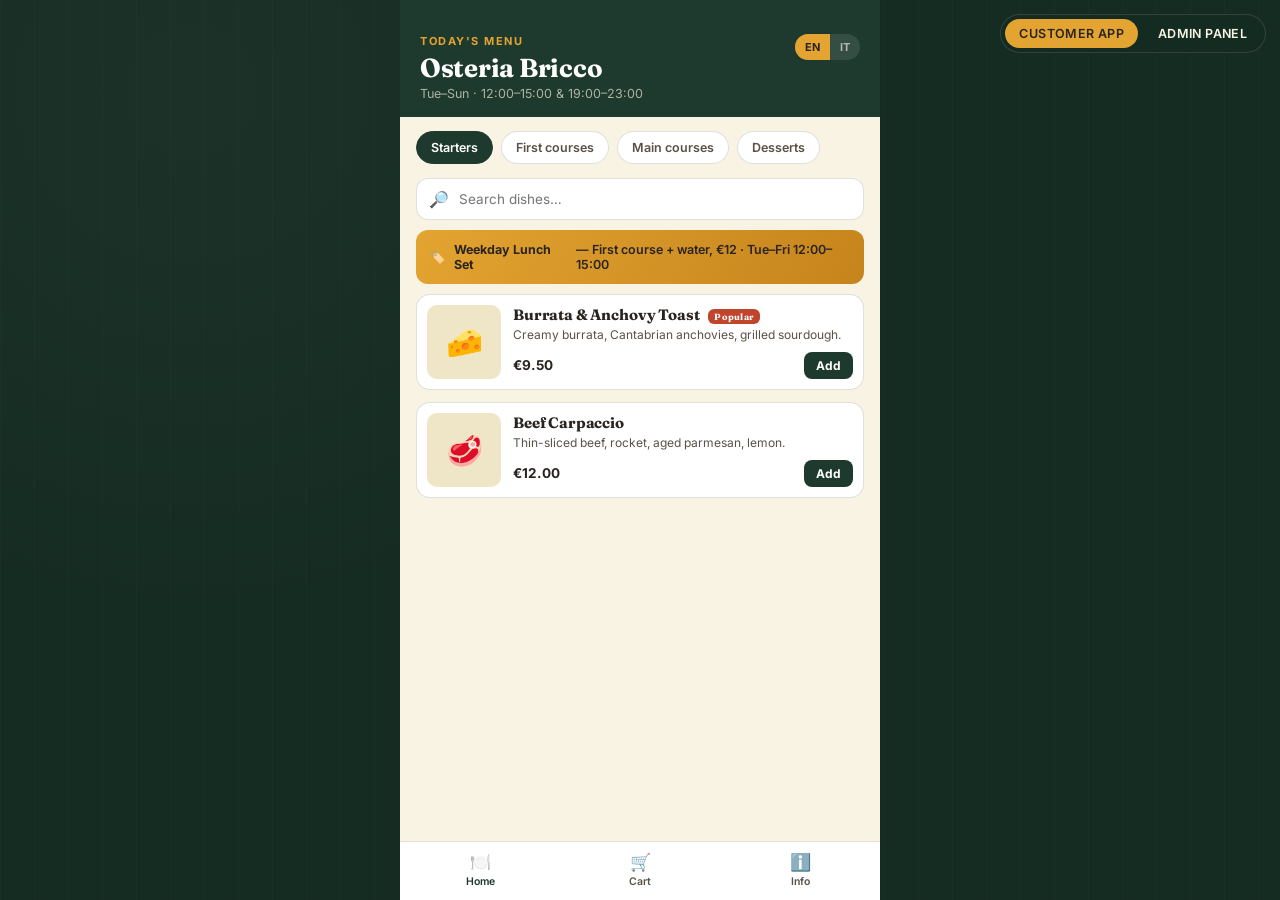
==== index.html @ 27176460 "Rename homepage to index.html for GitHub Pages" ====
<!DOCTYPE html>
<html lang="en">
<head>
<meta charset="UTF-8">
<meta name="viewport" content="width=device-width, initial-scale=1.0">
<title>Osteria Bricco — Order App</title>
<link rel="preconnect" href="https://fonts.googleapis.com">
<link href="https://fonts.googleapis.com/css2?family=Fraunces:opsz,wght@9..144,400;9..144,600;9..144,700&family=Inter:wght@400;500;600;700&family=Space+Mono:wght@400;700&display=swap" rel="stylesheet">
<link rel="stylesheet" href="styles.css">
</head>
<body>

<div class="shell-switch">
  <button id="btnShellCustomer" class="active" onclick="setShell('customer')">Customer app</button>
  <button id="btnShellAdmin" onclick="setShell('admin')">Admin panel</button>
</div>

<!-- ============ CUSTOMER APP ============ -->
<div class="stage" id="customerStage">
  <div class="phone">
    <div class="screen" id="screen"></div>
  </div>
</div>

<!-- ============ ADMIN PANEL ============ -->
<div class="admin-wrap" id="adminWrap">
  <div class="admin-nav">
    <div class="brand">Osteria Bricco</div>
    <div class="brand-sub">Staff panel</div>
    <button data-page="orders" class="admin-nav-btn active" onclick="setAdminPage('orders')"><span class="ic">🎫</span> Live orders</button>
    <button data-page="menu" class="admin-nav-btn" onclick="setAdminPage('menu')"><span class="ic">📋</span> Menu manager</button>
    <button data-page="customers" class="admin-nav-btn" onclick="setAdminPage('customers')"><span class="ic">👥</span> Customers</button>
    <button data-page="promos" class="admin-nav-btn" onclick="setAdminPage('promos')"><span class="ic">🏷️</span> Promotions</button>
  </div>
  <div class="admin-main" id="adminMain"></div>
</div>

<div class="modal-bg" id="modalBg"><div class="modal" id="modalContent"></div></div>
<div class="toast" id="toast"></div>

<script src="app.js"></script>
</body>
</html>
---- styles.css ----
:root{
    --pine:#1E3A2E;
    --pine-deep:#152C22;
    --basil:#4C7A5D;
    --paper:#EFE6C8;
    --paper-light:#F8F3E3;
    --mustard:#E3A431;
    --mustard-deep:#C6841C;
    --tomato:#C1442D;
    --ink:#2A2420;
    --ink-soft:#5A5148;
    --line: rgba(42,36,32,0.14);
    --radius: 14px;
  }
  *{box-sizing:border-box;}
  html,body{margin:0;padding:0;}
  body{
    background: var(--pine-deep);
    background-image:
      radial-gradient(circle at 15% 10%, rgba(255,255,255,0.03), transparent 40%),
      repeating-linear-gradient(90deg, rgba(255,255,255,0.015) 0px, rgba(255,255,255,0.015) 1px, transparent 1px, transparent 34px);
    color: var(--ink);
    font-family:'Inter',sans-serif;
    min-height:100vh;
  }
  h1,h2,h3,.display{ font-family:'Fraunces', serif; letter-spacing:-0.01em; }
  .mono{ font-family:'Space Mono', monospace; }
  a{color:inherit;}
  button{font-family:inherit; cursor:pointer;}
  ::selection{ background: var(--mustard); color:var(--ink); }

  /* ---- Top-level shell: switch between Customer & Admin ---- */
  .shell-switch{
    position:fixed; top:14px; right:14px; z-index:500;
    display:flex; gap:6px; background:rgba(21,44,34,0.9); border:1px solid rgba(255,255,255,0.12);
    border-radius:999px; padding:4px; backdrop-filter: blur(6px);
  }
  .shell-switch button{
    border:none; background:transparent; color:var(--paper-light); font-size:12.5px; font-weight:600;
    padding:7px 14px; border-radius:999px; letter-spacing:.03em; text-transform:uppercase;
  }
  .shell-switch button.active{ background:var(--mustard); color:var(--ink); }

  /* ================= CUSTOMER APP (phone frame) ================= */
  .stage{ min-height:100vh; display:block; padding:0; }
  .phone{
    width:100%; max-width:480px; margin:0 auto; background:var(--paper-light);
    min-height:100vh; position:relative; overflow-x:hidden;
  }
  .screen{ min-height:100vh; height:100vh; height:100dvh; }
  .app-header{ background:var(--pine); color:var(--paper-light); padding:34px 20px 16px; position:relative; }
  .app-header .eyebrow{ font-size:11px; text-transform:uppercase; letter-spacing:.14em; color:var(--mustard); font-weight:700;}
  .app-header h1{ font-size:clamp(20px, 5vw, 26px); margin:4px 0 2px; color:#fff; }
  .app-header .sub{ font-size:12.5px; color:rgba(248,243,227,0.65); }
  .lang-toggle{ position:absolute; top:34px; right:20px; display:flex; background:rgba(255,255,255,0.1); border-radius:999px; overflow:hidden;}
  .lang-toggle button{ border:none; background:transparent; color:rgba(255,255,255,0.6); font-size:11px; font-weight:700; padding:6px 10px;}
  .lang-toggle button.active{ background:var(--mustard); color:var(--ink);}

  .cats{ display:flex; gap:8px; padding:14px 16px 4px; overflow-x:auto; }
  .cat-pill{ flex:none; border:1px solid var(--line); background:#fff; padding:8px 14px; border-radius:999px; font-size:12.5px; font-weight:600; color:var(--ink-soft);}
  .cat-pill.active{ background:var(--pine); color:#fff; border-color:var(--pine); }

  .search{ margin:10px 16px; display:flex; align-items:center; gap:8px; background:#fff; border:1px solid var(--line); border-radius:12px; padding:10px 12px;}
  .search input{ border:none; outline:none; font-size:13.5px; width:100%; background:transparent; font-family:inherit;}

  .dish-list{ padding:6px 16px 90px; display:flex; flex-direction:column; gap:12px; }
  .dish-card{ display:flex; gap:12px; background:#fff; border:1px solid var(--line); border-radius:var(--radius); padding:10px; }
  .dish-photo{ width:clamp(56px, 18vw, 74px); height:clamp(56px, 18vw, 74px); max-width:74px; max-height:74px; border-radius:10px; flex:none; display:flex; align-items:center; justify-content:center; font-size:clamp(24px, 6vw, 30px); background:var(--paper); }
  .dish-info{ flex:1; min-width:0; }
  .dish-info h3{ font-size:15px; margin:0 0 3px; }
  .dish-info p{ font-size:12px; color:var(--ink-soft); margin:0 0 8px; line-height:1.4; }
  .dish-bottom{ display:flex; align-items:center; justify-content:space-between; }
  .price{ font-weight:700; font-size:13.5px; }
  .add-btn{ border:none; background:var(--pine); color:#fff; font-size:12px; font-weight:700; padding:6px 12px; border-radius:8px; }
  .add-btn:active{ transform:scale(.96); }
  .sold-out{ opacity:.5; }
  .sold-out .add-btn{ background:#bbb; }
  .badge-pop{ display:inline-block; font-size:9px; font-weight:700; background:var(--tomato); color:#fff; padding:2px 6px; border-radius:6px; margin-left:6px; vertical-align:middle; letter-spacing:.03em;}

  .fab-cart{ position:fixed; bottom:86px; left:50%; transform:translateX(-50%); width:calc(100% - 32px); max-width:448px; background:var(--tomato); color:#fff; border:none; border-radius:14px; padding:14px 16px; display:flex; justify-content:space-between; align-items:center; font-weight:700; font-size:13.5px; box-shadow:0 10px 24px rgba(193,68,45,0.4); z-index:50; }

  .bottom-tabs{ display:flex; border-top:1px solid var(--line); background:#fff; position:fixed; bottom:0; left:0; right:0; max-width:480px; margin:0 auto; z-index:40; }
  .bottom-tabs button{ flex:1; border:none; background:transparent; padding:10px 4px 12px; font-size:10.5px; font-weight:600; color:var(--ink-soft); display:flex; flex-direction:column; align-items:center; gap:3px;}
  .bottom-tabs button.active{ color:var(--pine); }
  .bottom-tabs .ic{ font-size:17px; }

  .section-pad{ padding:16px; padding-bottom:90px;}
  .card{ background:#fff; border:1px solid var(--line); border-radius:var(--radius); padding:14px; }

  /* cart */
  .cart-row{ display:flex; gap:10px; align-items:center; padding:10px 0; border-bottom:1px solid var(--line); }
  .cart-row:last-child{ border-bottom:none; }
  .qty-ctrl{ display:flex; align-items:center; gap:8px; }
  .qty-ctrl button{ width:24px; height:24px; border-radius:7px; border:1px solid var(--line); background:var(--paper); font-weight:700; }
  .totals-row{ display:flex; justify-content:space-between; font-size:13.5px; padding:5px 0; }
  .totals-row.grand{ font-weight:700; font-size:15px; padding-top:10px; border-top:1px dashed var(--line); margin-top:6px; }
  .primary-btn{ width:100%; background:var(--tomato); color:#fff; border:none; padding:14px; border-radius:12px; font-weight:700; font-size:14px; margin-top:14px; }
  .primary-btn.ghost{ background:transparent; border:1.5px solid var(--pine); color:var(--pine); }
  .primary-btn:disabled{ background:#ccc; }

  /* checkout */
  .auth-option{ display:block; width:100%; text-align:left; background:#fff; border:1.5px solid var(--line); border-radius:12px; padding:13px 14px; margin-bottom:10px; font-size:13.5px; font-weight:600; display:flex; align-items:center; gap:10px; }
  .auth-option.google{ border-color:var(--pine); }
  .divider-or{ text-align:center; font-size:11px; color:var(--ink-soft); margin:14px 0; position:relative;}
  .divider-or:before,.divider-or:after{content:"";position:absolute;top:50%;width:40%;height:1px;background:var(--line);}
  .divider-or:before{left:0;} .divider-or:after{right:0;}
  .field{ margin-bottom:10px;}
  .field label{ font-size:11px; font-weight:700; text-transform:uppercase; letter-spacing:.04em; color:var(--ink-soft); display:block; margin-bottom:5px;}
  .field input{ width:100%; padding:11px 12px; border-radius:10px; border:1px solid var(--line); font-size:13.5px; font-family:inherit; }

  /* ---- Signature element: printed kitchen ticket ---- */
  .ticket-wrap{ padding:6px 10px 30px; }
  .ticket{
    background: var(--paper-light);
    font-family:'Space Mono', monospace;
    padding:20px 18px 26px;
    position:relative;
    box-shadow: 0 10px 22px rgba(0,0,0,0.18);
    animation: print-out .5s ease-out;
    transform-origin: top;
  }
  @keyframes print-out{ from{ transform: scaleY(0.2); opacity:0; } to{ transform:scaleY(1); opacity:1; } }
  .ticket:after{
    content:""; position:absolute; left:0; right:0; bottom:-9px; height:18px;
    background: linear-gradient(135deg, var(--paper-light) 50%, transparent 50%),
                linear-gradient(-135deg, var(--paper-light) 50%, transparent 50%);
    background-size: 16px 18px; background-position: bottom left;
    background-repeat: repeat-x;
  }
  .ticket h4{ margin:0 0 2px; font-size:13px; letter-spacing:.05em;}
  .ticket .tnum{ font-size:22px; font-weight:700; margin:6px 0; }
  .ticket .dash{ border:none; border-top:1px dashed var(--ink-soft); margin:10px 0; }
  .ticket .trow{ display:flex; justify-content:space-between; font-size:12px; margin:3px 0; }
  .status-track{ display:flex; justify-content:space-between; margin:16px 0 4px; position:relative;}
  .status-track:before{ content:""; position:absolute; top:9px; left:8%; right:8%; height:2px; background:var(--line); z-index:0;}
  .status-step{ position:relative; z-index:1; display:flex; flex-direction:column; align-items:center; gap:6px; flex:1;}
  .status-dot{ width:18px; height:18px; border-radius:50%; background:#fff; border:2px solid var(--line); }
  .status-step.done .status-dot{ background:var(--basil); border-color:var(--basil); }
  .status-step.now .status-dot{ background:var(--mustard); border-color:var(--mustard); box-shadow:0 0 0 4px rgba(227,164,49,0.25);}
  .status-step span{ font-size:9px; font-weight:700; text-transform:uppercase; letter-spacing:.02em; color:var(--ink-soft); text-align:center;}
  .status-step.done span, .status-step.now span{ color:var(--ink); }

  .info-row{ display:flex; gap:10px; padding:11px 0; border-bottom:1px solid var(--line); font-size:13px; }
  .info-row:last-child{border-bottom:none;}
  .info-row .ic{ width:20px; text-align:center; }
  .promo-banner{ background:linear-gradient(120deg, var(--mustard), var(--mustard-deep)); color:var(--ink); border-radius:12px; padding:12px 14px; margin:0 16px 4px; font-size:12.5px; font-weight:600; display:flex; gap:8px; align-items:center;}

  /* ================= ADMIN PANEL ================= */
  .admin-wrap{ display:none; min-height:100vh; }
  .admin-wrap.active{ display:flex; }
  .admin-nav{ width:220px; background:var(--pine-deep); color:var(--paper-light); flex:none; padding:26px 16px; }
  .admin-nav .brand{ font-family:'Fraunces',serif; font-size:19px; color:#fff; margin-bottom:2px;}
  .admin-nav .brand-sub{ font-size:11px; color:rgba(248,243,227,.5); margin-bottom:26px;}
  .admin-nav button{ display:flex; align-items:center; gap:10px; width:100%; text-align:left; background:transparent; border:none; color:rgba(248,243,227,.75); padding:11px 12px; border-radius:10px; font-size:13.5px; font-weight:600; margin-bottom:4px; }
  .admin-nav button.active{ background:rgba(255,255,255,0.08); color:#fff; }
  .admin-nav button .ic{width:18px;display:inline-block;}
  .admin-main{ flex:1; padding:30px 34px; background:var(--paper-light); }
  .admin-header{ display:flex; justify-content:space-between; align-items:flex-end; margin-bottom:22px; }
  .admin-header h2{ font-size:24px; margin:0 0 3px; }
  .admin-header p{ margin:0; color:var(--ink-soft); font-size:13px;}
  .stat-row{ display:flex; gap:14px; margin-bottom:24px; }
  .stat-card{ background:#fff; border:1px solid var(--line); border-radius:12px; padding:14px 18px; flex:1; }
  .stat-card .num{ font-size:24px; font-weight:700; font-family:'Fraunces',serif; }
  .stat-card .lbl{ font-size:11.5px; color:var(--ink-soft); text-transform:uppercase; letter-spacing:.03em; }

  .rail{ display:flex; gap:16px; overflow-x:auto; padding-bottom:10px; }
  .rail .ticket{ min-width:230px; flex:none; }
  .rail .ticket .actions{ display:flex; gap:6px; margin-top:12px; }
  .rail .ticket .actions button{ flex:1; border:1px solid var(--ink); background:transparent; padding:7px; border-radius:7px; font-size:10.5px; font-weight:700; font-family:'Inter',sans-serif;}
  .rail .ticket .actions button.primary{ background:var(--pine); color:#fff; border-color:var(--pine);}

  table{ width:100%; border-collapse:collapse; background:#fff; border-radius:12px; overflow:hidden;}
  th,td{ text-align:left; padding:11px 14px; font-size:13px; border-bottom:1px solid var(--line); }
  th{ background:var(--paper); font-size:11px; text-transform:uppercase; letter-spacing:.03em; color:var(--ink-soft); }
  tr:last-child td{border-bottom:none;}
  .row-actions button{ border:none; background:transparent; font-weight:700; font-size:12px; color:var(--pine); margin-right:10px; }
  .row-actions button.danger{ color:var(--tomato); }
  .pill{ display:inline-block; padding:3px 9px; border-radius:999px; font-size:11px; font-weight:700; }
  .pill.on{ background:rgba(76,122,93,0.15); color:var(--basil); }
  .pill.off{ background:rgba(193,68,45,0.12); color:var(--tomato); }
  .add-dish-btn{ background:var(--tomato); color:#fff; border:none; padding:10px 16px; border-radius:10px; font-weight:700; font-size:13px; }

  .modal-bg{ position:fixed; inset:0; background:rgba(21,44,34,0.55); display:none; align-items:center; justify-content:center; z-index:900; }
  .modal-bg.active{ display:flex; }
  .modal{ background:#fff; border-radius:16px; padding:24px; width:380px; max-width:90vw; max-height:85vh; overflow-y:auto; }
  .modal h3{ margin-top:0; }
  .modal .field select{ width:100%; padding:11px 12px; border-radius:10px; border:1px solid var(--line); font-family:inherit; font-size:13.5px;}
  .modal-actions{ display:flex; gap:8px; margin-top:16px; }
  .modal-actions button{ flex:1; padding:11px; border-radius:10px; border:none; font-weight:700; font-size:13px;}
  .modal-actions .cancel{ background:var(--paper); }
  .modal-actions .save{ background:var(--pine); color:#fff; }

  .toast{ position:fixed; bottom:24px; left:50%; transform:translateX(-50%); background:var(--ink); color:#fff; padding:11px 20px; border-radius:999px; font-size:13px; z-index:1000; opacity:0; pointer-events:none; transition:opacity .25s, transform .25s; }
  .toast.show{ opacity:1; transform:translateX(-50%) translateY(-6px); }

  @media (max-width:768px){
    body{ overflow-x:hidden; }
    .stage{ min-height:100dvh; }
    .phone{
      width:100vw; max-width:none; min-height:100dvh; height:100dvh; border:none; border-radius:0; box-shadow:none;
    }
    .screen{ min-height:100dvh; height:100dvh; }
    .shell-switch{ top:10px; right:10px; }
    .app-header{ padding:28px 16px 14px; }
    .lang-toggle{ top:28px; right:16px; }
    .cats{ padding:12px 14px 4px; }
    .search{ margin:10px 14px; }
    .dish-list{ padding:6px 14px 110px; gap:10px; }
    .dish-card{ gap:10px; padding:10px; }
    .fab-cart{
      left:12px; right:12px; width:auto; max-width:none; transform:none; bottom:78px;
    }
    .bottom-tabs{ left:0; right:0; max-width:none; }
    .section-pad{ padding:14px 14px 100px; }
    .promo-banner{ margin:0 14px 4px; }
  }

  @media (max-width:760px){
    .admin-wrap.active{ flex-direction:column; }
    .admin-nav{ width:100%; display:flex; align-items:center; gap:8px; padding:14px 16px; overflow-x:auto;}
    .admin-nav .brand,.admin-nav .brand-sub{display:none;}
    .admin-nav button{ width:auto; white-space:nowrap; margin-bottom:0;}
    .admin-main{ padding:20px; }
  }
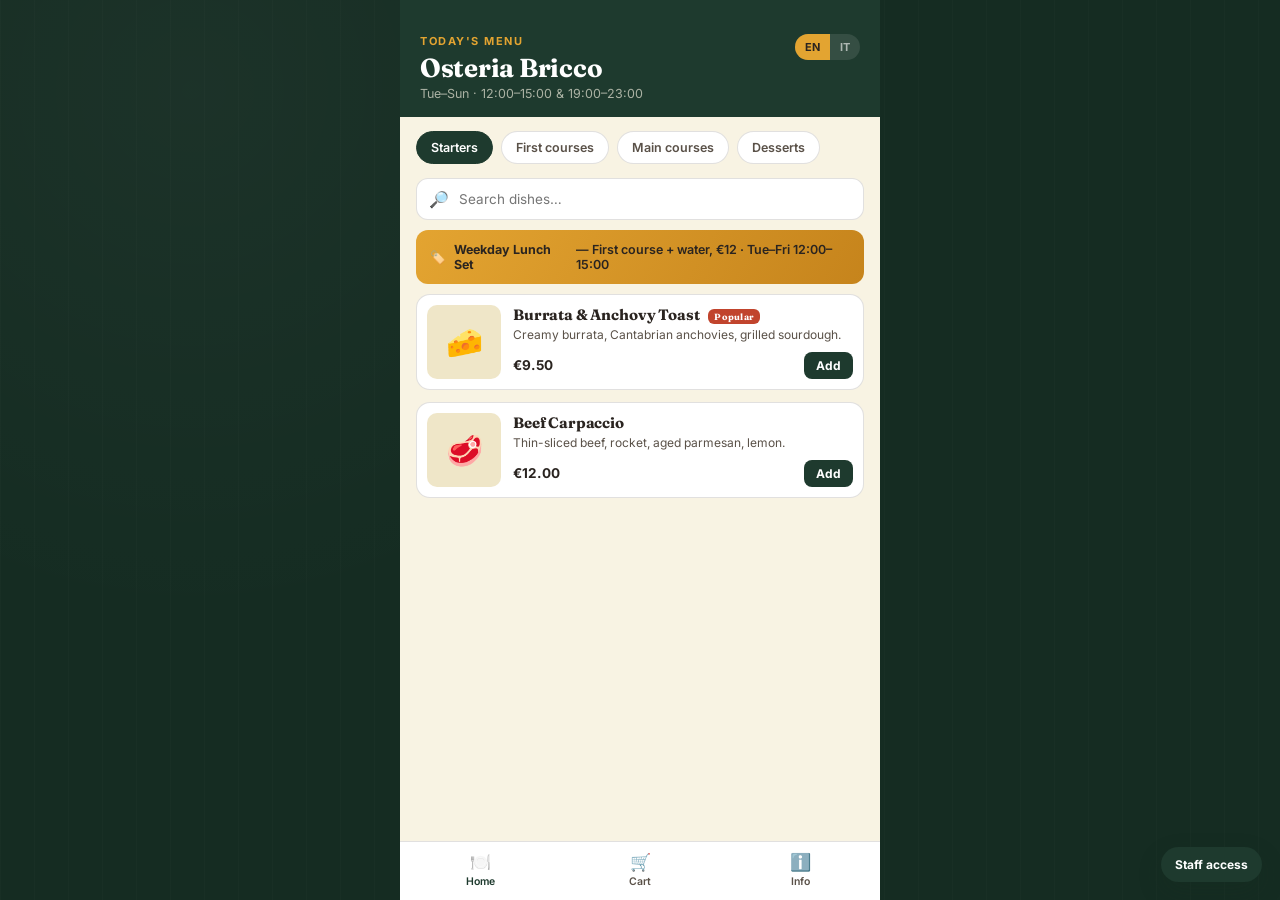
==== commit 343d99d8: "Add password-protected staff access" ====
--- a/index.html
+++ b/index.html
@@ -10,9 +10,20 @@
 </head>
 <body>
 
-<div class="shell-switch">
-  <button id="btnShellCustomer" class="active" onclick="setShell('customer')">Customer app</button>
-  <button id="btnShellAdmin" onclick="setShell('admin')">Admin panel</button>
+<div class="staff-access-wrap">
+  <button id="staffAccessBtn" class="staff-access-btn" onclick="openAdminGate()">Staff access</button>
+</div>
+
+<div class="admin-gate" id="adminGate" role="dialog" aria-modal="true" aria-label="Staff access">
+  <div class="admin-gate-card">
+    <h3>Staff access</h3>
+    <p>Enter the password to open the admin panel.</p>
+    <input id="adminPasswordInput" type="password" placeholder="Password">
+    <div class="admin-gate-actions">
+      <button class="secondary-btn" type="button" onclick="closeAdminGate()">Cancel</button>
+      <button class="primary-btn" type="button" onclick="submitAdminPassword()">Enter</button>
+    </div>
+  </div>
 </div>
 
 <!-- ============ CUSTOMER APP ============ -->
--- a/styles.css
+++ b/styles.css
@@ -30,17 +30,32 @@
   button{font-family:inherit; cursor:pointer;}
   ::selection{ background: var(--mustard); color:var(--ink); }
 
-  /* ---- Top-level shell: switch between Customer & Admin ---- */
-  .shell-switch{
-    position:fixed; top:14px; right:14px; z-index:500;
-    display:flex; gap:6px; background:rgba(21,44,34,0.9); border:1px solid rgba(255,255,255,0.12);
-    border-radius:999px; padding:4px; backdrop-filter: blur(6px);
-  }
-  .shell-switch button{
-    border:none; background:transparent; color:var(--paper-light); font-size:12.5px; font-weight:600;
-    padding:7px 14px; border-radius:999px; letter-spacing:.03em; text-transform:uppercase;
-  }
-  .shell-switch button.active{ background:var(--mustard); color:var(--ink); }
+  /* ---- Staff access gate ---- */
+  .shell-switch{ display:none; }
+  .staff-access-wrap{
+    position:fixed; bottom:18px; right:18px; z-index:600;
+  }
+  .staff-access-btn{
+    border:none; background:var(--pine); color:#fff; font-size:12px; font-weight:700;
+    padding:10px 14px; border-radius:999px; box-shadow:0 10px 24px rgba(21,44,34,0.22);
+  }
+  .staff-access-btn:active{ transform:scale(.96); }
+  .admin-gate{
+    position:fixed; inset:0; background:rgba(21,44,34,0.72); display:none; align-items:center; justify-content:center;
+    padding:16px; z-index:1100;
+  }
+  .admin-gate.active{ display:flex; }
+  .admin-gate-card{
+    width:min(360px, 100%); background:#fff; border-radius:16px; padding:20px;
+    box-shadow:0 16px 44px rgba(0,0,0,0.24);
+  }
+  .admin-gate-card h3{ margin:0 0 8px; font-size:20px; }
+  .admin-gate-card p{ margin:0 0 12px; color:var(--ink-soft); font-size:13px; line-height:1.45; }
+  .admin-gate-card input{ width:100%; padding:11px 12px; border:1px solid var(--line); border-radius:10px; font-size:13.5px; margin-bottom:12px; }
+  .admin-gate-actions{ display:flex; gap:8px; justify-content:flex-end; }
+  .admin-gate-actions button{ flex:1; padding:10px 12px; border-radius:10px; border:none; font-weight:700; font-size:13px; }
+  .admin-gate-actions .secondary-btn{ background:var(--paper); color:var(--ink); }
+  .admin-gate-actions .primary-btn{ background:var(--pine); color:#fff; margin-top:0; width:auto; }
 
   /* ================= CUSTOMER APP (phone frame) ================= */
   .stage{ min-height:100vh; display:block; padding:0; }
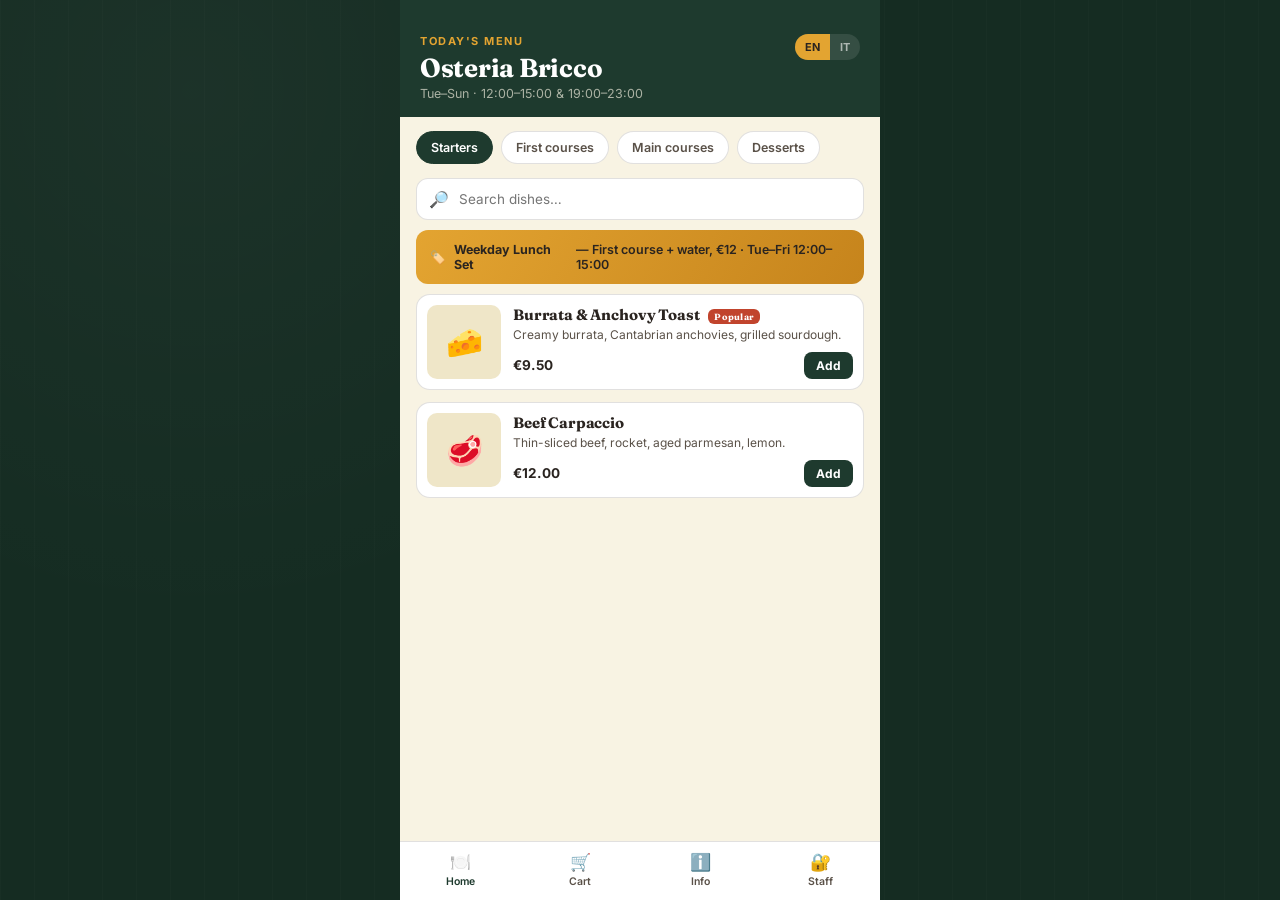
==== commit 6451d6d5: "new" ====
--- a/index.html
+++ b/index.html
@@ -9,10 +9,6 @@
 <link rel="stylesheet" href="styles.css">
 </head>
 <body>
-
-<div class="staff-access-wrap">
-  <button id="staffAccessBtn" class="staff-access-btn" onclick="openAdminGate()">Staff access</button>
-</div>
 
 <div class="admin-gate" id="adminGate" role="dialog" aria-modal="true" aria-label="Staff access">
   <div class="admin-gate-card">
--- a/styles.css
+++ b/styles.css
@@ -32,14 +32,12 @@
 
   /* ---- Staff access gate ---- */
   .shell-switch{ display:none; }
-  .staff-access-wrap{
-    position:fixed; bottom:18px; right:18px; z-index:600;
-  }
   .staff-access-btn{
-    border:none; background:var(--pine); color:#fff; font-size:12px; font-weight:700;
-    padding:10px 14px; border-radius:999px; box-shadow:0 10px 24px rgba(21,44,34,0.22);
-  }
-  .staff-access-btn:active{ transform:scale(.96); }
+    border:none; background:transparent; color:var(--ink-soft); font-size:10.5px; font-weight:600;
+    padding:10px 4px 12px; display:flex; flex-direction:column; align-items:center; gap:3px;
+  }
+  .staff-access-btn .ic{ font-size:17px; }
+  .staff-access-btn.active{ color:var(--pine); }
   .admin-gate{
     position:fixed; inset:0; background:rgba(21,44,34,0.72); display:none; align-items:center; justify-content:center;
     padding:16px; z-index:1100;
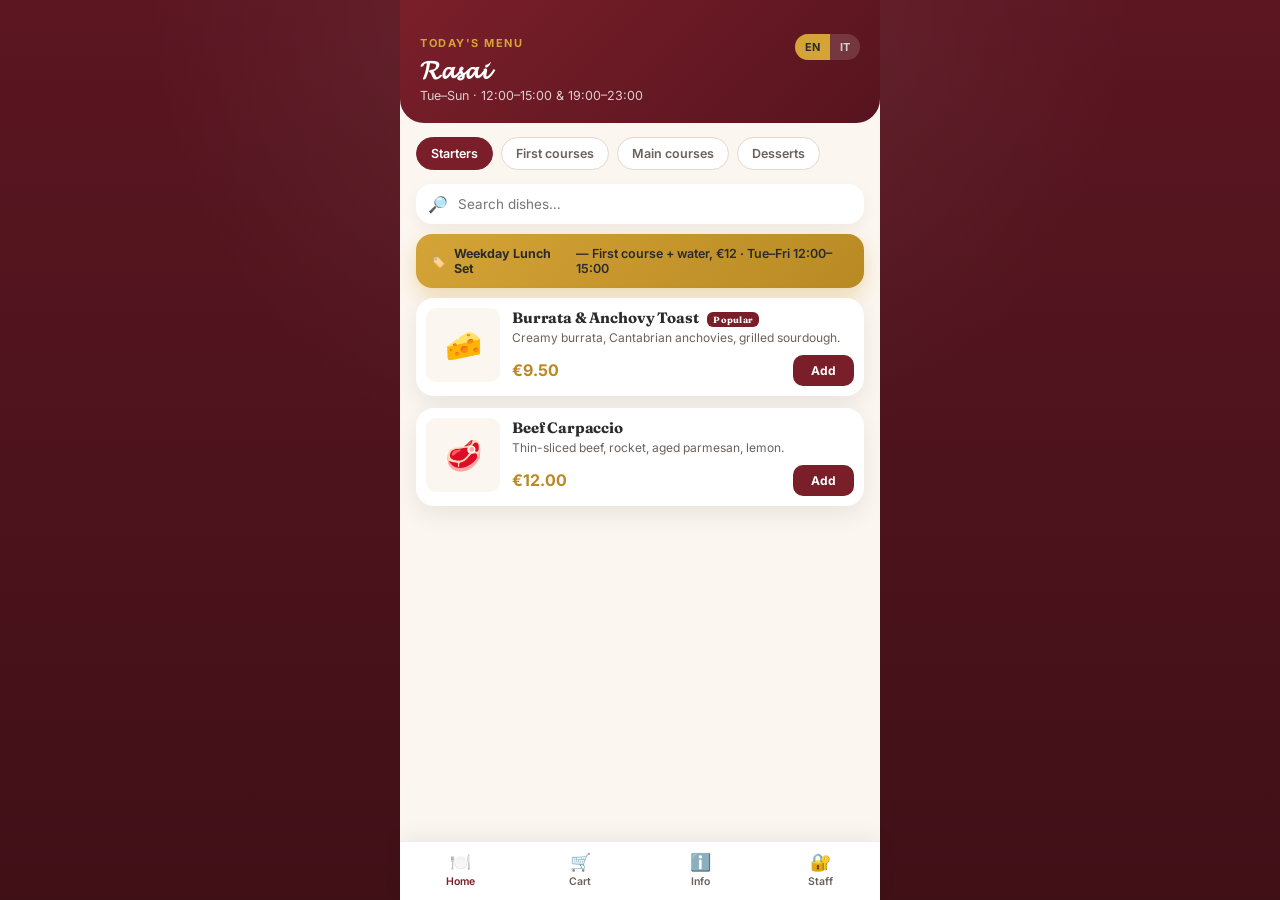
==== commit fe892639: "Force asset refresh for GitHub Pages" ====
--- a/index.html
+++ b/index.html
@@ -6,7 +6,7 @@
 <title>Osteria Bricco — Order App</title>
 <link rel="preconnect" href="https://fonts.googleapis.com">
 <link href="https://fonts.googleapis.com/css2?family=Fraunces:opsz,wght@9..144,400;9..144,600;9..144,700&family=Inter:wght@400;500;600;700&family=Space+Mono:wght@400;700&display=swap" rel="stylesheet">
-<link rel="stylesheet" href="styles.css">
+<link rel="stylesheet" href="styles.css?v=20260714-2">
 </head>
 <body>
 
@@ -45,6 +45,6 @@
 <div class="modal-bg" id="modalBg"><div class="modal" id="modalContent"></div></div>
 <div class="toast" id="toast"></div>
 
-<script src="app.js"></script>
+<script src="app.js?v=20260714-2"></script>
 </body>
 </html>
--- a/styles.css
+++ b/styles.css
@@ -1,43 +1,47 @@
 
   :root{
-    --pine:#1E3A2E;
-    --pine-deep:#152C22;
-    --basil:#4C7A5D;
-    --paper:#EFE6C8;
-    --paper-light:#F8F3E3;
-    --mustard:#E3A431;
-    --mustard-deep:#C6841C;
-    --tomato:#C1442D;
-    --ink:#2A2420;
-    --ink-soft:#5A5148;
-    --line: rgba(42,36,32,0.14);
-    --radius: 14px;
+    --primary:#7A1F2A;
+    --primary-dark:#57141E;
+    --primary-light:#A32D3F;
+
+    --gold:#D4A437;
+    --gold-dark:#B98924;
+
+    --cream:#FBF6F0;
+    --cream-light:#FFFDFC;
+
+    --text:#2B2B2B;
+    --text-soft:#6C625B;
+
+    --line:#E5D7CB;
+
+    --radius:16px;
   }
   *{box-sizing:border-box;}
   html,body{margin:0;padding:0;}
   body{
-    background: var(--pine-deep);
-    background-image:
-      radial-gradient(circle at 15% 10%, rgba(255,255,255,0.03), transparent 40%),
-      repeating-linear-gradient(90deg, rgba(255,255,255,0.015) 0px, rgba(255,255,255,0.015) 1px, transparent 1px, transparent 34px);
-    color: var(--ink);
+    margin:0;
     font-family:'Inter',sans-serif;
+    color:var(--text);
+    background:
+      radial-gradient(circle at top, rgba(255,255,255,.08), transparent 45%),
+      linear-gradient(180deg,#5B1622 0%, #401017 100%);
     min-height:100vh;
   }
   h1,h2,h3,.display{ font-family:'Fraunces', serif; letter-spacing:-0.01em; }
   .mono{ font-family:'Space Mono', monospace; }
   a{color:inherit;}
   button{font-family:inherit; cursor:pointer;}
-  ::selection{ background: var(--mustard); color:var(--ink); }
+  ::selection{ background: var(--gold); color:var(--text); }
 
   /* ---- Staff access gate ---- */
   .shell-switch{ display:none; }
   .staff-access-btn{
-    border:none; background:transparent; color:var(--ink-soft); font-size:10.5px; font-weight:600;
+    border:none; background:transparent; color:var(--text-soft); font-size:10.5px; font-weight:600;
     padding:10px 4px 12px; display:flex; flex-direction:column; align-items:center; gap:3px;
   }
   .staff-access-btn .ic{ font-size:17px; }
-  .staff-access-btn.active{ color:var(--pine); }
+  .staff-access-btn.active{ color:var(--primary); }
   .admin-gate{
     position:fixed; inset:0; background:rgba(21,44,34,0.72); display:none; align-items:center; justify-content:center;
     padding:16px; z-index:1100;
@@ -48,54 +52,63 @@
     box-shadow:0 16px 44px rgba(0,0,0,0.24);
   }
   .admin-gate-card h3{ margin:0 0 8px; font-size:20px; }
-  .admin-gate-card p{ margin:0 0 12px; color:var(--ink-soft); font-size:13px; line-height:1.45; }
+  .admin-gate-card p{ margin:0 0 12px; color:var(--text-soft); font-size:13px; line-height:1.45; }
   .admin-gate-card input{ width:100%; padding:11px 12px; border:1px solid var(--line); border-radius:10px; font-size:13.5px; margin-bottom:12px; }
   .admin-gate-actions{ display:flex; gap:8px; justify-content:flex-end; }
   .admin-gate-actions button{ flex:1; padding:10px 12px; border-radius:10px; border:none; font-weight:700; font-size:13px; }
-  .admin-gate-actions .secondary-btn{ background:var(--paper); color:var(--ink); }
-  .admin-gate-actions .primary-btn{ background:var(--pine); color:#fff; margin-top:0; width:auto; }
+  .admin-gate-actions .secondary-btn{ background:var(--cream); color:var(--text); }
+  .admin-gate-actions .primary-btn{ background:var(--primary); color:#fff; margin-top:0; width:auto; }
 
   /* ================= CUSTOMER APP (phone frame) ================= */
   .stage{ min-height:100vh; display:block; padding:0; }
   .phone{
-    width:100%; max-width:480px; margin:0 auto; background:var(--paper-light);
+    width:100%; max-width:480px; margin:0 auto; background:var(--cream);
     min-height:100vh; position:relative; overflow-x:hidden;
   }
   .screen{ min-height:100vh; height:100vh; height:100dvh; }
-  .app-header{ background:var(--pine); color:var(--paper-light); padding:34px 20px 16px; position:relative; }
-  .app-header .eyebrow{ font-size:11px; text-transform:uppercase; letter-spacing:.14em; color:var(--mustard); font-weight:700;}
+  .app-header{
+    background:linear-gradient(135deg, #7A1F2A, #57141E);
+    color:white;
+    padding:36px 20px 20px;
+    border-bottom-left-radius:24px;
+    border-bottom-right-radius:24px;
+    position:relative;
+  }
+  .app-header .eyebrow{ font-size:11px; text-transform:uppercase; letter-spacing:.14em; color:var(--gold); font-weight:700;}
   .app-header h1{ font-size:clamp(20px, 5vw, 26px); margin:4px 0 2px; color:#fff; }
-  .app-header .sub{ font-size:12.5px; color:rgba(248,243,227,0.65); }
-  .lang-toggle{ position:absolute; top:34px; right:20px; display:flex; background:rgba(255,255,255,0.1); border-radius:999px; overflow:hidden;}
-  .lang-toggle button{ border:none; background:transparent; color:rgba(255,255,255,0.6); font-size:11px; font-weight:700; padding:6px 10px;}
-  .lang-toggle button.active{ background:var(--mustard); color:var(--ink);}
+  .app-header .sub{ font-size:12.5px; color:rgba(255,255,255,0.78); }
+  .lang-toggle{ position:absolute; top:34px; right:20px; display:flex; background:rgba(255,255,255,0.14); border-radius:999px; overflow:hidden;}
+  .lang-toggle button{ border:none; background:transparent; color:rgba(255,255,255,0.75); font-size:11px; font-weight:700; padding:6px 10px;}
+  .lang-toggle button.active{ background:var(--gold); color:var(--text);}
 
   .cats{ display:flex; gap:8px; padding:14px 16px 4px; overflow-x:auto; }
-  .cat-pill{ flex:none; border:1px solid var(--line); background:#fff; padding:8px 14px; border-radius:999px; font-size:12.5px; font-weight:600; color:var(--ink-soft);}
-  .cat-pill.active{ background:var(--pine); color:#fff; border-color:var(--pine); }
-
-  .search{ margin:10px 16px; display:flex; align-items:center; gap:8px; background:#fff; border:1px solid var(--line); border-radius:12px; padding:10px 12px;}
+  .cat-pill{ flex:none; border:1px solid var(--line); background:#fff; padding:8px 14px; border-radius:999px; font-size:12.5px; font-weight:600; color:var(--text-soft);}
+  .cat-pill.active{ background:var(--primary); color:#fff; border-color:var(--primary); }
+
+  .search{ margin:10px 16px; display:flex; align-items:center; gap:8px; background:white; border:none; border-radius:16px; box-shadow:0 5px 14px rgba(0,0,0,.05); padding:10px 12px;}
   .search input{ border:none; outline:none; font-size:13.5px; width:100%; background:transparent; font-family:inherit;}
 
   .dish-list{ padding:6px 16px 90px; display:flex; flex-direction:column; gap:12px; }
-  .dish-card{ display:flex; gap:12px; background:#fff; border:1px solid var(--line); border-radius:var(--radius); padding:10px; }
-  .dish-photo{ width:clamp(56px, 18vw, 74px); height:clamp(56px, 18vw, 74px); max-width:74px; max-height:74px; border-radius:10px; flex:none; display:flex; align-items:center; justify-content:center; font-size:clamp(24px, 6vw, 30px); background:var(--paper); }
+  .dish-card{ display:flex; gap:12px; background:white; border:none; border-radius:18px; box-shadow:0 8px 24px rgba(0,0,0,.08); padding:10px; transition:.25s; }
+  .dish-card:hover{ transform:translateY(-3px); box-shadow:0 14px 30px rgba(0,0,0,.12); }
+  .dish-photo{ width:clamp(56px, 18vw, 74px); height:clamp(56px, 18vw, 74px); max-width:74px; max-height:74px; border-radius:10px; flex:none; display:flex; align-items:center; justify-content:center; font-size:clamp(24px, 6vw, 30px); background:var(--cream); }
   .dish-info{ flex:1; min-width:0; }
   .dish-info h3{ font-size:15px; margin:0 0 3px; }
-  .dish-info p{ font-size:12px; color:var(--ink-soft); margin:0 0 8px; line-height:1.4; }
+  .dish-info p{ font-size:12px; color:var(--text-soft); margin:0 0 8px; line-height:1.4; }
   .dish-bottom{ display:flex; align-items:center; justify-content:space-between; }
-  .price{ font-weight:700; font-size:13.5px; }
-  .add-btn{ border:none; background:var(--pine); color:#fff; font-size:12px; font-weight:700; padding:6px 12px; border-radius:8px; }
+  .price{ color:var(--gold-dark); font-weight:700; font-size:16px; }
+  .add-btn{ border:none; background:var(--primary); color:#fff; font-size:12px; font-weight:700; padding:8px 18px; border-radius:10px; transition:.25s; }
+  .add-btn:hover{ background:var(--primary-light); }
   .add-btn:active{ transform:scale(.96); }
   .sold-out{ opacity:.5; }
   .sold-out .add-btn{ background:#bbb; }
-  .badge-pop{ display:inline-block; font-size:9px; font-weight:700; background:var(--tomato); color:#fff; padding:2px 6px; border-radius:6px; margin-left:6px; vertical-align:middle; letter-spacing:.03em;}
-
-  .fab-cart{ position:fixed; bottom:86px; left:50%; transform:translateX(-50%); width:calc(100% - 32px); max-width:448px; background:var(--tomato); color:#fff; border:none; border-radius:14px; padding:14px 16px; display:flex; justify-content:space-between; align-items:center; font-weight:700; font-size:13.5px; box-shadow:0 10px 24px rgba(193,68,45,0.4); z-index:50; }
-
-  .bottom-tabs{ display:flex; border-top:1px solid var(--line); background:#fff; position:fixed; bottom:0; left:0; right:0; max-width:480px; margin:0 auto; z-index:40; }
-  .bottom-tabs button{ flex:1; border:none; background:transparent; padding:10px 4px 12px; font-size:10.5px; font-weight:600; color:var(--ink-soft); display:flex; flex-direction:column; align-items:center; gap:3px;}
-  .bottom-tabs button.active{ color:var(--pine); }
+  .badge-pop{ display:inline-block; font-size:9px; font-weight:700; background:var(--primary); color:#fff; padding:2px 6px; border-radius:6px; margin-left:6px; vertical-align:middle; letter-spacing:.03em;}
+
+  .fab-cart{ position:fixed; bottom:86px; left:50%; transform:translateX(-50%); width:calc(100% - 32px); max-width:448px; background:var(--primary); color:#fff; border:none; border-radius:20px; padding:14px 16px; display:flex; justify-content:space-between; align-items:center; font-weight:700; font-size:13.5px; box-shadow:0 12px 30px rgba(122,31,42,.35); z-index:50; }
+
+  .bottom-tabs{ display:flex; border-top:1px solid #ececec; background:white; box-shadow:0 -5px 20px rgba(0,0,0,.06); position:fixed; bottom:0; left:0; right:0; max-width:480px; margin:0 auto; z-index:40; }
+  .bottom-tabs button{ flex:1; border:none; background:transparent; padding:10px 4px 12px; font-size:10.5px; font-weight:600; color:var(--text-soft); display:flex; flex-direction:column; align-items:center; gap:3px;}
+  .bottom-tabs button.active{ color:var(--primary); }
   .bottom-tabs .ic{ font-size:17px; }
 
   .section-pad{ padding:16px; padding-bottom:90px;}
@@ -105,27 +118,27 @@
   .cart-row{ display:flex; gap:10px; align-items:center; padding:10px 0; border-bottom:1px solid var(--line); }
   .cart-row:last-child{ border-bottom:none; }
   .qty-ctrl{ display:flex; align-items:center; gap:8px; }
-  .qty-ctrl button{ width:24px; height:24px; border-radius:7px; border:1px solid var(--line); background:var(--paper); font-weight:700; }
+  .qty-ctrl button{ width:24px; height:24px; border-radius:7px; border:1px solid var(--line); background:var(--cream); font-weight:700; }
   .totals-row{ display:flex; justify-content:space-between; font-size:13.5px; padding:5px 0; }
   .totals-row.grand{ font-weight:700; font-size:15px; padding-top:10px; border-top:1px dashed var(--line); margin-top:6px; }
-  .primary-btn{ width:100%; background:var(--tomato); color:#fff; border:none; padding:14px; border-radius:12px; font-weight:700; font-size:14px; margin-top:14px; }
-  .primary-btn.ghost{ background:transparent; border:1.5px solid var(--pine); color:var(--pine); }
+  .primary-btn{ width:100%; background:var(--primary); color:#fff; border:none; padding:14px; border-radius:12px; font-weight:700; font-size:14px; margin-top:14px; }
+  .primary-btn.ghost{ background:transparent; border:1.5px solid var(--primary); color:var(--primary); }
   .primary-btn:disabled{ background:#ccc; }
 
   /* checkout */
   .auth-option{ display:block; width:100%; text-align:left; background:#fff; border:1.5px solid var(--line); border-radius:12px; padding:13px 14px; margin-bottom:10px; font-size:13.5px; font-weight:600; display:flex; align-items:center; gap:10px; }
-  .auth-option.google{ border-color:var(--pine); }
-  .divider-or{ text-align:center; font-size:11px; color:var(--ink-soft); margin:14px 0; position:relative;}
+  .auth-option.google{ border-color:var(--primary); }
+  .divider-or{ text-align:center; font-size:11px; color:var(--text-soft); margin:14px 0; position:relative;}
   .divider-or:before,.divider-or:after{content:"";position:absolute;top:50%;width:40%;height:1px;background:var(--line);}
   .divider-or:before{left:0;} .divider-or:after{right:0;}
   .field{ margin-bottom:10px;}
-  .field label{ font-size:11px; font-weight:700; text-transform:uppercase; letter-spacing:.04em; color:var(--ink-soft); display:block; margin-bottom:5px;}
+  .field label{ font-size:11px; font-weight:700; text-transform:uppercase; letter-spacing:.04em; color:var(--text-soft); display:block; margin-bottom:5px;}
   .field input{ width:100%; padding:11px 12px; border-radius:10px; border:1px solid var(--line); font-size:13.5px; font-family:inherit; }
 
   /* ---- Signature element: printed kitchen ticket ---- */
   .ticket-wrap{ padding:6px 10px 30px; }
   .ticket{
-    background: var(--paper-light);
+    background: var(--cream-light);
     font-family:'Space Mono', monospace;
     padding:20px 18px 26px;
     position:relative;
@@ -136,63 +149,63 @@
   @keyframes print-out{ from{ transform: scaleY(0.2); opacity:0; } to{ transform:scaleY(1); opacity:1; } }
   .ticket:after{
     content:""; position:absolute; left:0; right:0; bottom:-9px; height:18px;
-    background: linear-gradient(135deg, var(--paper-light) 50%, transparent 50%),
-                linear-gradient(-135deg, var(--paper-light) 50%, transparent 50%);
+    background: linear-gradient(135deg, var(--cream-light) 50%, transparent 50%),
+                linear-gradient(-135deg, var(--cream-light) 50%, transparent 50%);
     background-size: 16px 18px; background-position: bottom left;
     background-repeat: repeat-x;
   }
   .ticket h4{ margin:0 0 2px; font-size:13px; letter-spacing:.05em;}
   .ticket .tnum{ font-size:22px; font-weight:700; margin:6px 0; }
-  .ticket .dash{ border:none; border-top:1px dashed var(--ink-soft); margin:10px 0; }
+  .ticket .dash{ border:none; border-top:1px dashed var(--text-soft); margin:10px 0; }
   .ticket .trow{ display:flex; justify-content:space-between; font-size:12px; margin:3px 0; }
   .status-track{ display:flex; justify-content:space-between; margin:16px 0 4px; position:relative;}
   .status-track:before{ content:""; position:absolute; top:9px; left:8%; right:8%; height:2px; background:var(--line); z-index:0;}
   .status-step{ position:relative; z-index:1; display:flex; flex-direction:column; align-items:center; gap:6px; flex:1;}
   .status-dot{ width:18px; height:18px; border-radius:50%; background:#fff; border:2px solid var(--line); }
-  .status-step.done .status-dot{ background:var(--basil); border-color:var(--basil); }
-  .status-step.now .status-dot{ background:var(--mustard); border-color:var(--mustard); box-shadow:0 0 0 4px rgba(227,164,49,0.25);}
-  .status-step span{ font-size:9px; font-weight:700; text-transform:uppercase; letter-spacing:.02em; color:var(--ink-soft); text-align:center;}
-  .status-step.done span, .status-step.now span{ color:var(--ink); }
+  .status-step.done .status-dot{ background:var(--primary); border-color:var(--primary); }
+  .status-step.now .status-dot{ background:var(--gold); border-color:var(--gold); box-shadow:0 0 0 4px rgba(212,164,55,0.25);}
+  .status-step span{ font-size:9px; font-weight:700; text-transform:uppercase; letter-spacing:.02em; color:var(--text-soft); text-align:center;}
+  .status-step.done span, .status-step.now span{ color:var(--text); }
 
   .info-row{ display:flex; gap:10px; padding:11px 0; border-bottom:1px solid var(--line); font-size:13px; }
   .info-row:last-child{border-bottom:none;}
   .info-row .ic{ width:20px; text-align:center; }
-  .promo-banner{ background:linear-gradient(120deg, var(--mustard), var(--mustard-deep)); color:var(--ink); border-radius:12px; padding:12px 14px; margin:0 16px 4px; font-size:12.5px; font-weight:600; display:flex; gap:8px; align-items:center;}
+  .promo-banner{ background:linear-gradient(135deg, #D4A437, #B98924); color:#2B2B2B; border-radius:16px; padding:12px 14px; margin:0 16px 4px; font-size:12.5px; font-weight:600; display:flex; gap:8px; align-items:center; box-shadow:0 8px 20px rgba(212,164,55,.35);} 
 
   /* ================= ADMIN PANEL ================= */
   .admin-wrap{ display:none; min-height:100vh; }
   .admin-wrap.active{ display:flex; }
-  .admin-nav{ width:220px; background:var(--pine-deep); color:var(--paper-light); flex:none; padding:26px 16px; }
+  .admin-nav{ width:220px; background:var(--primary-dark); color:#fff; flex:none; padding:26px 16px; }
   .admin-nav .brand{ font-family:'Fraunces',serif; font-size:19px; color:#fff; margin-bottom:2px;}
-  .admin-nav .brand-sub{ font-size:11px; color:rgba(248,243,227,.5); margin-bottom:26px;}
-  .admin-nav button{ display:flex; align-items:center; gap:10px; width:100%; text-align:left; background:transparent; border:none; color:rgba(248,243,227,.75); padding:11px 12px; border-radius:10px; font-size:13.5px; font-weight:600; margin-bottom:4px; }
+  .admin-nav .brand-sub{ font-size:11px; color:rgba(255,255,255,.65); margin-bottom:26px;}
+  .admin-nav button{ display:flex; align-items:center; gap:10px; width:100%; text-align:left; background:transparent; border:none; color:rgba(255,255,255,.8); padding:11px 12px; border-radius:10px; font-size:13.5px; font-weight:600; margin-bottom:4px; }
   .admin-nav button.active{ background:rgba(255,255,255,0.08); color:#fff; }
   .admin-nav button .ic{width:18px;display:inline-block;}
-  .admin-main{ flex:1; padding:30px 34px; background:var(--paper-light); }
+  .admin-main{ flex:1; padding:30px 34px; background:var(--cream-light); }
   .admin-header{ display:flex; justify-content:space-between; align-items:flex-end; margin-bottom:22px; }
   .admin-header h2{ font-size:24px; margin:0 0 3px; }
-  .admin-header p{ margin:0; color:var(--ink-soft); font-size:13px;}
+  .admin-header p{ margin:0; color:var(--text-soft); font-size:13px;}
   .stat-row{ display:flex; gap:14px; margin-bottom:24px; }
   .stat-card{ background:#fff; border:1px solid var(--line); border-radius:12px; padding:14px 18px; flex:1; }
   .stat-card .num{ font-size:24px; font-weight:700; font-family:'Fraunces',serif; }
-  .stat-card .lbl{ font-size:11.5px; color:var(--ink-soft); text-transform:uppercase; letter-spacing:.03em; }
+  .stat-card .lbl{ font-size:11.5px; color:var(--text-soft); text-transform:uppercase; letter-spacing:.03em; }
 
   .rail{ display:flex; gap:16px; overflow-x:auto; padding-bottom:10px; }
   .rail .ticket{ min-width:230px; flex:none; }
   .rail .ticket .actions{ display:flex; gap:6px; margin-top:12px; }
-  .rail .ticket .actions button{ flex:1; border:1px solid var(--ink); background:transparent; padding:7px; border-radius:7px; font-size:10.5px; font-weight:700; font-family:'Inter',sans-serif;}
-  .rail .ticket .actions button.primary{ background:var(--pine); color:#fff; border-color:var(--pine);}
+  .rail .ticket .actions button{ flex:1; border:1px solid var(--text); background:transparent; padding:7px; border-radius:7px; font-size:10.5px; font-weight:700; font-family:'Inter',sans-serif;}
+  .rail .ticket .actions button.primary{ background:var(--primary); color:#fff; border-color:var(--primary);}
 
   table{ width:100%; border-collapse:collapse; background:#fff; border-radius:12px; overflow:hidden;}
   th,td{ text-align:left; padding:11px 14px; font-size:13px; border-bottom:1px solid var(--line); }
-  th{ background:var(--paper); font-size:11px; text-transform:uppercase; letter-spacing:.03em; color:var(--ink-soft); }
+  th{ background:var(--cream); font-size:11px; text-transform:uppercase; letter-spacing:.03em; color:var(--text-soft); }
   tr:last-child td{border-bottom:none;}
-  .row-actions button{ border:none; background:transparent; font-weight:700; font-size:12px; color:var(--pine); margin-right:10px; }
-  .row-actions button.danger{ color:var(--tomato); }
+  .row-actions button{ border:none; background:transparent; font-weight:700; font-size:12px; color:var(--primary); margin-right:10px; }
+  .row-actions button.danger{ color:var(--primary-light); }
   .pill{ display:inline-block; padding:3px 9px; border-radius:999px; font-size:11px; font-weight:700; }
-  .pill.on{ background:rgba(76,122,93,0.15); color:var(--basil); }
-  .pill.off{ background:rgba(193,68,45,0.12); color:var(--tomato); }
-  .add-dish-btn{ background:var(--tomato); color:#fff; border:none; padding:10px 16px; border-radius:10px; font-weight:700; font-size:13px; }
+  .pill.on{ background:rgba(122,31,42,0.12); color:var(--primary); }
+  .pill.off{ background:rgba(212,164,55,0.16); color:var(--gold-dark); }
+  .add-dish-btn{ background:var(--primary); color:#fff; border:none; padding:10px 16px; border-radius:10px; font-weight:700; font-size:13px; }
 
   .modal-bg{ position:fixed; inset:0; background:rgba(21,44,34,0.55); display:none; align-items:center; justify-content:center; z-index:900; }
   .modal-bg.active{ display:flex; }
@@ -201,10 +214,10 @@
   .modal .field select{ width:100%; padding:11px 12px; border-radius:10px; border:1px solid var(--line); font-family:inherit; font-size:13.5px;}
   .modal-actions{ display:flex; gap:8px; margin-top:16px; }
   .modal-actions button{ flex:1; padding:11px; border-radius:10px; border:none; font-weight:700; font-size:13px;}
-  .modal-actions .cancel{ background:var(--paper); }
-  .modal-actions .save{ background:var(--pine); color:#fff; }
-
-  .toast{ position:fixed; bottom:24px; left:50%; transform:translateX(-50%); background:var(--ink); color:#fff; padding:11px 20px; border-radius:999px; font-size:13px; z-index:1000; opacity:0; pointer-events:none; transition:opacity .25s, transform .25s; }
+  .modal-actions .cancel{ background:var(--cream); }
+  .modal-actions .save{ background:var(--primary); color:#fff; }
+
+  .toast{ position:fixed; bottom:24px; left:50%; transform:translateX(-50%); background:var(--text); color:#fff; padding:11px 20px; border-radius:999px; font-size:13px; z-index:1000; opacity:0; pointer-events:none; transition:opacity .25s, transform .25s; }
   .toast.show{ opacity:1; transform:translateX(-50%) translateY(-6px); }
 
   @media (max-width:768px){
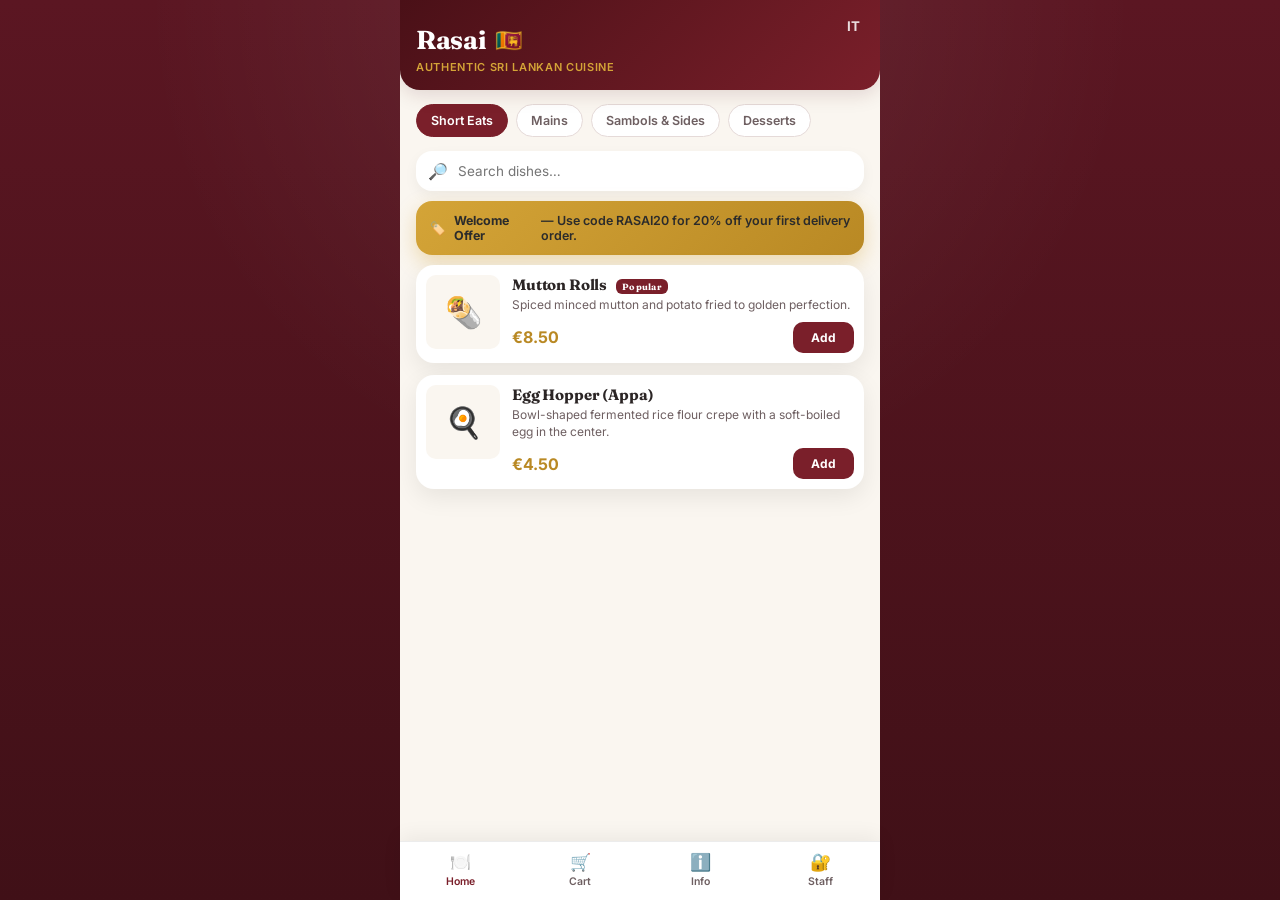
==== commit fd935f67: "Brand Rasai: title, admin labels, bump asset versions" ====
--- a/index.html
+++ b/index.html
@@ -3,10 +3,10 @@
 <head>
 <meta charset="UTF-8">
 <meta name="viewport" content="width=device-width, initial-scale=1.0">
-<title>Osteria Bricco — Order App</title>
+<title>Rasai — Modern Sri Lankan Cuisine</title>
 <link rel="preconnect" href="https://fonts.googleapis.com">
 <link href="https://fonts.googleapis.com/css2?family=Fraunces:opsz,wght@9..144,400;9..144,600;9..144,700&family=Inter:wght@400;500;600;700&family=Space+Mono:wght@400;700&display=swap" rel="stylesheet">
-<link rel="stylesheet" href="styles.css?v=20260714-2">
+<link rel="stylesheet" href="styles.css?v=20260714-3">
 </head>
 <body>
 
@@ -32,8 +32,8 @@
 <!-- ============ ADMIN PANEL ============ -->
 <div class="admin-wrap" id="adminWrap">
   <div class="admin-nav">
-    <div class="brand">Osteria Bricco</div>
-    <div class="brand-sub">Staff panel</div>
+    <div class="brand">Rasai Staff</div>
+    <div class="brand-sub">Colombo Control Panel</div>
     <button data-page="orders" class="admin-nav-btn active" onclick="setAdminPage('orders')"><span class="ic">🎫</span> Live orders</button>
     <button data-page="menu" class="admin-nav-btn" onclick="setAdminPage('menu')"><span class="ic">📋</span> Menu manager</button>
     <button data-page="customers" class="admin-nav-btn" onclick="setAdminPage('customers')"><span class="ic">👥</span> Customers</button>
@@ -45,6 +45,6 @@
 <div class="modal-bg" id="modalBg"><div class="modal" id="modalContent"></div></div>
 <div class="toast" id="toast"></div>
 
-<script src="app.js?v=20260714-2"></script>
+<script src="app.js?v=20260714-3"></script>
 </body>
 </html>
--- a/styles.css
+++ b/styles.css
@@ -1,22 +1,25 @@
 
-  :root{
-    --primary:#7A1F2A;
-    --primary-dark:#57141E;
-    --primary-light:#A32D3F;
-
-    --gold:#D4A437;
-    --gold-dark:#B98924;
-
-    --cream:#FBF6F0;
-    --cream-light:#FFFDFC;
-
-    --text:#2B2B2B;
-    --text-soft:#6C625B;
-
-    --line:#E5D7CB;
-
-    --radius:16px;
-  }
+  :root {
+  /* Wine Red Base & Gradients */
+  --primary: #7A1F2A;
+  --primary-dark: #4A1017;
+  --primary-light: #9E2B3A;
+
+  /* Saffron Gold Accents */
+  --gold: #D4A437;
+  --gold-dark: #B98924;
+
+  /* Smooth Warm Backgrounds */
+  --cream: #FAF6F0;
+  --cream-light: #FFFFFF;
+
+  /* Typography */
+  --text: #2B2525;
+  --text-soft: #6E5F61;
+  --line: #E5DAD8;
+
+  --radius: 16px;
+}
   *{box-sizing:border-box;}
   html,body{margin:0;padding:0;}
   body{
@@ -66,20 +69,40 @@
     min-height:100vh; position:relative; overflow-x:hidden;
   }
   .screen{ min-height:100vh; height:100vh; height:100dvh; }
-  .app-header{
-    background:linear-gradient(135deg, #7A1F2A, #57141E);
-    color:white;
-    padding:36px 20px 20px;
-    border-bottom-left-radius:24px;
-    border-bottom-right-radius:24px;
-    position:relative;
-  }
-  .app-header .eyebrow{ font-size:11px; text-transform:uppercase; letter-spacing:.14em; color:var(--gold); font-weight:700;}
-  .app-header h1{ font-size:clamp(20px, 5vw, 26px); margin:4px 0 2px; color:#fff; }
-  .app-header .sub{ font-size:12.5px; color:rgba(255,255,255,0.78); }
-  .lang-toggle{ position:absolute; top:34px; right:20px; display:flex; background:rgba(255,255,255,0.14); border-radius:999px; overflow:hidden;}
-  .lang-toggle button{ border:none; background:transparent; color:rgba(255,255,255,0.75); font-size:11px; font-weight:700; padding:6px 10px;}
-  .lang-toggle button.active{ background:var(--gold); color:var(--text);}
+/* --- Slimmed Down Header Style --- */
+.app-header {
+  position: relative;
+  overflow: hidden;
+  color: white;
+  /* Reduced padding to shrink the vertical height significantly */
+  padding: 24px 16px 16px;
+  border-bottom-left-radius: 20px;
+  border-bottom-right-radius: 20px;
+  background: linear-gradient(135deg, var(--primary-dark) 0%, var(--primary) 100%);
+  box-shadow: 0 4px 20px rgba(74, 16, 23, 0.15);
+}
+
+/* Title and Flag on a single compact line */
+.app-header h1 {
+  color: white;
+  font-size: 26px; /* Smaller font footprint */
+  margin: 0;
+  font-family: 'Fraunces', serif;
+  font-weight: 700;
+  display: flex;
+  align-items: center;
+  gap: 8px; /* Spaces out the text and the flag nicely */
+}
+
+/* Inline subtitle */
+.app-header .sub {
+  font-size: 11px;
+  text-transform: uppercase;
+  letter-spacing: 0.06em;
+  color: var(--gold);
+  font-weight: 600;
+  margin-top: 4px;
+}
 
   .cats{ display:flex; gap:8px; padding:14px 16px 4px; overflow-x:auto; }
   .cat-pill{ flex:none; border:1px solid var(--line); background:#fff; padding:8px 14px; border-radius:999px; font-size:12.5px; font-weight:600; color:var(--text-soft);}
